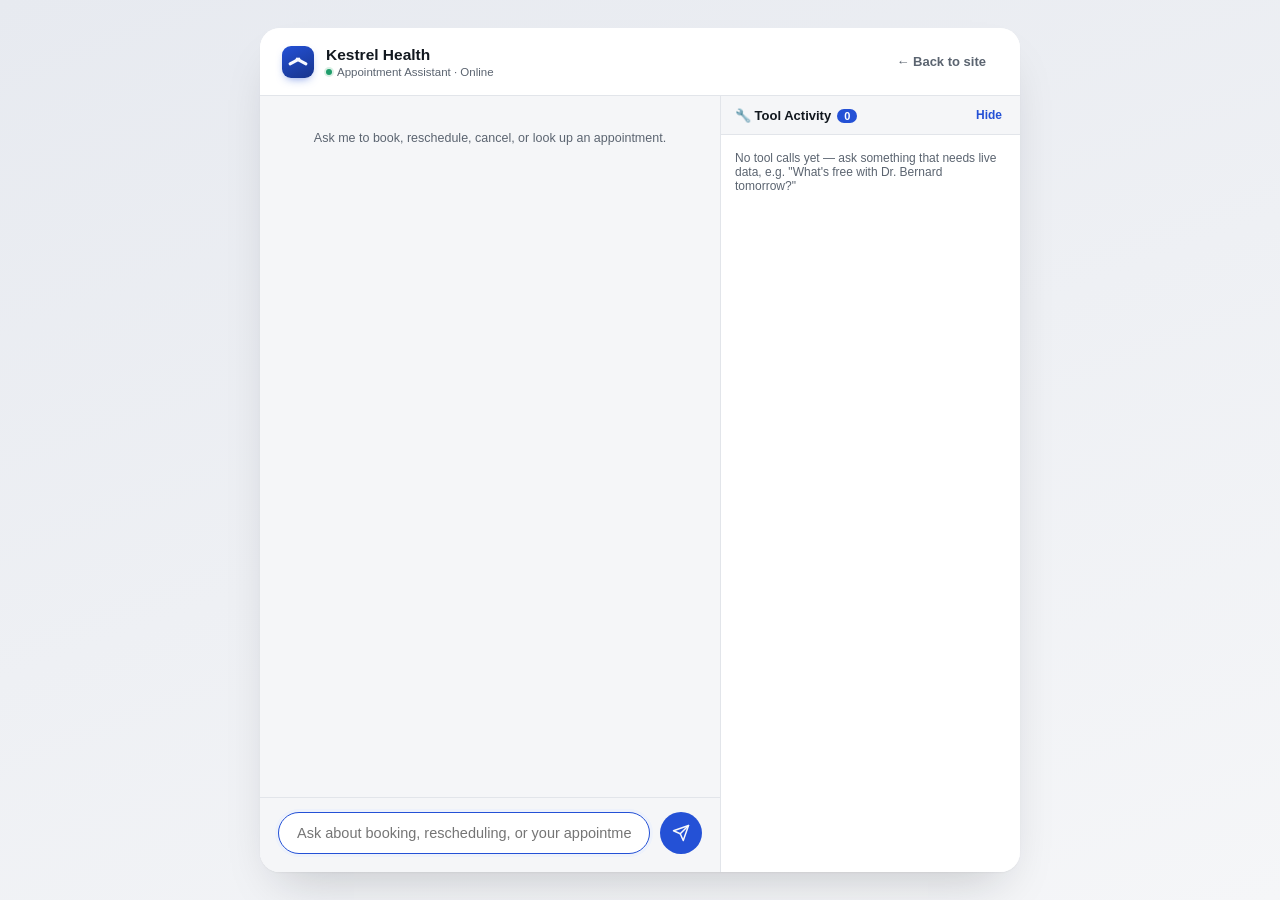
==== demo/BookingWithAI/WebFolder/webchat.html @ 7d662d2e "Add source PDF and demo; configure extraction for TN 26-08 - technote.json: cover (4 lines), skip co" ====
<!DOCTYPE html>
<html lang="en">
<head>
<meta charset="UTF-8">
<meta name="viewport" content="width=device-width, initial-scale=1">
<title>Kestrel Health — Book an appointment</title>
<style>
	:root {
		--ink: #12181f;
		--cobalt: #2451d6;
		--cobalt-deep: #17348c;
		--cobalt-tint: #eef2fb;
		--mist: #f5f6f8;
		--canvas: #e7eaf0;
		--line: #e2e5ea;
		--slate: #5b6470;
		--mint: #1f9d6b;
		--mint-tint: #dbf0e5;
		--rust: #d93b3b;
		--rust-tint: #fadede;
		--card-bg: #ffffff;
	}
	* { box-sizing: border-box; }
	html, body {
		margin: 0;
		height: 100%;
		font-family: -apple-system, "Segoe UI", "Helvetica Neue", Helvetica, Arial, sans-serif;
		color: var(--ink);
	}
	body {
		display: flex;
		justify-content: center;
		align-items: center;
		background: linear-gradient(160deg, var(--canvas) 0%, var(--mist) 100%);
		padding: 28px 16px;
	}

	.appShell {
		width: 100%;
		max-width: 760px;
		height: min(860px, 100%);
		display: flex;
		flex-direction: column;
		background: var(--card-bg);
		border-radius: 20px;
		box-shadow: 0 1px 2px rgba(18, 24, 31, 0.04), 0 24px 48px -20px rgba(18, 24, 31, 0.22);
		overflow: hidden;
	}

	header {
		flex: none;
		display: flex;
		align-items: center;
		justify-content: space-between;
		height: 68px;
		padding: 0 22px;
		background: #ffffff;
		border-bottom: 1px solid var(--line);
	}
	.brand { display: flex; align-items: center; gap: 12px; font-weight: 700; font-size: 15.5px; }
	.mark {
		width: 32px; height: 32px; border-radius: 9px; flex: none;
		background: linear-gradient(155deg, var(--cobalt) 0%, var(--cobalt-deep) 100%);
		position: relative;
		box-shadow: 0 4px 10px -4px rgba(36, 81, 214, 0.65);
	}
	.mark::before, .mark::after { content: ""; position: absolute; background: #f7f9ff; width: 13px; height: 3px; border-radius: 2px; top: 14px; }
	.mark::before { left: 6px; transform: rotate(-28deg); }
	.mark::after { left: 13px; transform: rotate(28deg); }
	.brand .brandText { display: flex; flex-direction: column; gap: 2px; }
	.brand .status { display: flex; align-items: center; gap: 5px; font-weight: 500; font-size: 11.5px; color: var(--slate); }
	.dot { width: 6px; height: 6px; border-radius: 50%; background: var(--mint); flex: none; box-shadow: 0 0 0 2px var(--mint-tint); }
	.backLink {
		font-size: 13px;
		font-weight: 600;
		color: var(--slate);
		text-decoration: none;
		padding: 7px 12px;
		border-radius: 8px;
	}
	.backLink:hover { color: var(--ink); background: var(--mist); }

	main { flex: 1; overflow: hidden; display: flex; justify-content: center; background: var(--mist); }
	.chatCol { flex: 1; min-width: 0; display: flex; flex-direction: column; min-height: 0; }

	/* ---- Tool Activity panel (demo aid: shows each tool call the model made) ---- */
	.tool-panel {
		width: 300px;
		flex: none;
		display: flex;
		flex-direction: column;
		background: var(--card-bg);
		border-left: 1px solid var(--line);
		overflow: hidden;
		transition: width 0.18s ease;
	}
	.tool-panel.collapsed {
		width: 52px;
	}
	.tool-panel.collapsed .tool-panel-body {
		display: none;
	}
	.tool-panel.collapsed .tool-panel-header {
		justify-content: center;
		padding: 10px 4px;
	}
	.tool-panel.collapsed .tool-panel-label {
		display: none;
	}
	.tool-panel-header {
		flex: none;
		display: flex;
		align-items: center;
		justify-content: space-between;
		padding: 10px 14px;
		font-size: 13px;
		font-weight: 700;
		background: var(--mist);
		border-bottom: 1px solid var(--line);
	}
	.tool-count {
		display: inline-block;
		background: var(--cobalt);
		color: #fff;
		font-size: 11px;
		font-weight: 700;
		border-radius: 999px;
		padding: 1px 7px;
		margin-left: 6px;
	}
	.tool-toggle-btn {
		font-family: inherit;
		font-size: 12px;
		font-weight: 600;
		color: var(--cobalt);
		background: none;
		border: none;
		cursor: pointer;
		padding: 2px 4px;
	}
	.tool-panel-body {
		flex: 1;
		overflow-y: auto;
		padding: 10px;
		display: flex;
		flex-direction: column;
		gap: 8px;
	}
	.tool-empty { font-size: 12px; color: var(--slate); padding: 6px 4px; }
	.tool-entry {
		border: 1px solid var(--line);
		border-radius: 8px;
		padding: 8px 10px;
		background: var(--card-bg);
		transition: background 0.6s ease;
	}
	.tool-entry.new { background: #fff4d6; }
	.tool-entry-head { display: flex; align-items: center; justify-content: space-between; margin-bottom: 6px; }
	.tool-name { font-size: 12.5px; font-weight: 700; color: var(--cobalt-deep); }
	.tool-time { font-size: 10.5px; color: var(--slate); }
	.tool-entry-label {
		font-size: 10.5px; font-weight: 700; text-transform: uppercase;
		letter-spacing: 0.03em; color: var(--slate); margin: 6px 0 2px;
	}
	.tool-json {
		margin: 0;
		font-family: "SF Mono", Consolas, "Courier New", monospace;
		font-size: 11px;
		line-height: 1.4;
		background: var(--mist);
		border-radius: 6px;
		padding: 6px 8px;
		white-space: pre-wrap;
		word-break: break-word;
	}
	@media (max-width: 900px) { .tool-panel { display: none; } }

	.messages {
		flex: 1;
		overflow-y: auto;
		padding: 22px 20px 14px;
		display: flex;
		flex-direction: column;
		gap: 14px;
	}
	.messages::-webkit-scrollbar { width: 8px; }
	.messages::-webkit-scrollbar-thumb { background: #d5d9e0; border-radius: 999px; }

	.row {
		display: flex;
		align-items: flex-end;
		gap: 8px;
		max-width: 82%;
		animation: rise 0.22s ease-out;
	}
	.row.user { align-self: flex-end; flex-direction: row-reverse; }
	.row.ai { align-self: flex-start; }
	@keyframes rise { from { opacity: 0; transform: translateY(6px); } to { opacity: 1; transform: translateY(0); } }

	.avatar {
		width: 26px; height: 26px; border-radius: 50%; flex: none;
		display: flex; align-items: center; justify-content: center;
		font-size: 11px; font-weight: 700;
	}
	.avatar.ai { background: linear-gradient(155deg, var(--cobalt) 0%, var(--cobalt-deep) 100%); color: #f7f9ff; }
	.avatar.user { background: var(--cobalt-tint); color: var(--cobalt-deep); }

	.bubbleCol { display: flex; flex-direction: column; gap: 4px; min-width: 0; }
	.row.user .bubbleCol { align-items: flex-end; }

	.bubble {
		padding: 11px 15px;
		border-radius: 16px;
		line-height: 1.5;
		font-size: 14.5px;
		white-space: pre-wrap;
		word-wrap: break-word;
	}
	.row.user .bubble {
		background: var(--cobalt);
		color: #f8f9fb;
		border-bottom-right-radius: 5px;
	}
	.row.ai .bubble {
		background: #ffffff;
		border: 1px solid var(--line);
		border-bottom-left-radius: 5px;
	}
	.timestamp { font-size: 11px; color: var(--slate); padding: 0 3px; opacity: 0.75; }

	.bubble.notice { align-self: center; background: transparent; color: var(--slate); font-size: 12.5px; text-align: center; }
	.bubble.error { background: var(--rust-tint); border: 1px solid var(--rust); color: var(--rust); }

	.code-pill {
		display: inline-block;
		background: var(--mint-tint);
		color: var(--mint);
		font-weight: 700;
		padding: 1px 8px;
		border-radius: 999px;
		font-size: 13px;
	}
	.slot-suggestions { display: flex; flex-wrap: wrap; gap: 8px; margin-top: 10px; }
	.slot-btn {
		font-family: inherit;
		font-size: 13px;
		font-weight: 600;
		color: var(--cobalt);
		background: var(--cobalt-tint);
		border: 1px solid #b7c9f2;
		border-radius: 999px;
		padding: 7px 14px;
		cursor: pointer;
		transition: background 0.15s ease, color 0.15s ease, transform 0.1s ease;
	}
	.slot-btn:hover:not(:disabled) { background: var(--cobalt); color: #f8f9fb; transform: translateY(-1px); }
	.slot-btn:disabled { cursor: default; opacity: 0.5; }
	.slot-btn.selected { background: var(--cobalt); color: #f8f9fb; opacity: 1; }

	.typingLabel { font-size: 13.5px; color: var(--slate); vertical-align: middle; }
	.typing { display: inline-flex; align-items: center; height: 14px; vertical-align: middle; }
	.typing span {
		display: inline-block; width: 6px; height: 6px; margin: 0 2px;
		background: var(--slate); border-radius: 50%;
		animation: blink 1.2s infinite ease-in-out;
	}
	.typing span:nth-child(2) { animation-delay: 0.2s; }
	.typing span:nth-child(3) { animation-delay: 0.4s; }
	@keyframes blink { 0%, 80%, 100% { opacity: 0.2; } 40% { opacity: 1; } }

	.composer {
		flex: none;
		display: flex;
		align-items: center;
		gap: 10px;
		padding: 14px 18px 18px;
		background: var(--mist);
		border-top: 1px solid var(--line);
	}
	.composer input {
		flex: 1;
		border: 1px solid var(--line);
		background: #ffffff;
		border-radius: 999px;
		padding: 12px 18px;
		font-size: 14.5px;
		font-family: inherit;
		color: var(--ink);
		transition: border-color 0.15s ease, box-shadow 0.15s ease;
	}
	.composer input:focus { outline: none; border-color: var(--cobalt); box-shadow: 0 0 0 3px var(--cobalt-tint); }
	.composer button {
		flex: none;
		width: 42px; height: 42px;
		display: flex; align-items: center; justify-content: center;
		color: #f8f9fb;
		background: var(--cobalt);
		border: none;
		border-radius: 50%;
		cursor: pointer;
		transition: background 0.15s ease, transform 0.1s ease;
	}
	.composer button svg { width: 18px; height: 18px; }
	.composer button:hover:not(:disabled) { background: var(--cobalt-deep); }
	.composer button:active:not(:disabled) { transform: scale(0.94); }
	.composer button:disabled { opacity: 0.5; cursor: default; }

	@media (max-width: 640px) {
		body { padding: 0; }
		.appShell { max-width: none; height: 100%; border-radius: 0; box-shadow: none; }
		.row { max-width: 90%; }
	}

	@media (prefers-color-scheme: dark) {
		:root { --card-bg: #161c25; }
		body { background: linear-gradient(160deg, #0b0e13 0%, #0f1319 100%); }
		header { background: #161c25; border-color: #232a35; }
		main { background: #0f1319; }
		.row.ai .bubble { background: #1d2430; border-color: #2a3240; color: #e9ecf2; }
		.avatar.user { background: #232c3d; color: #b9c6e6; }
		.composer { background: #0f1319; border-color: #232a35; }
		.composer input { background: #1d2430; border-color: #2a3240; color: #e9ecf2; }
		.composer input:focus { box-shadow: 0 0 0 3px rgba(36, 81, 214, 0.28); }
		.backLink:hover { background: #1d2430; }
		.backLink, .brand .status, .bubble.notice, .timestamp { color: #8b95a6; }
		.messages::-webkit-scrollbar-thumb { background: #2a3240; }
		.tool-panel { border-color: #232a35; }
		.tool-panel-header { background: #0f1319; border-color: #232a35; }
		.tool-entry { background: #1d2430; border-color: #2a3240; }
		.tool-json { background: #0f1319; color: #c7cedb; }
		.tool-name { color: #b9c6e6; }
		.tool-entry-label, .tool-time, .tool-empty { color: #8b95a6; }
	}
</style>
</head>
<body>

<div class="appShell">
	<header>
		<div class="brand">
			<span class="mark"></span>
			<span class="brandText">
				Kestrel Health
				<span class="status"><span class="dot"></span>Appointment Assistant · Online</span>
			</span>
		</div>
		<a class="backLink" href="index.html">← Back to site</a>
	</header>

	<main>
		<div class="chatCol">
			<div class="messages" id="messages"></div>
			<form class="composer" id="composer">
				<input id="messageInput" type="text" placeholder="Ask about booking, rescheduling, or your appointments..." autocomplete="off" />
				<button type="submit" id="sendBtn" aria-label="Send">
					<svg viewBox="0 0 24 24" fill="none" stroke="currentColor" stroke-width="2" stroke-linecap="round" stroke-linejoin="round"><line x1="22" y1="2" x2="11" y2="13"></line><polygon points="22 2 15 22 11 13 2 9 22 2"></polygon></svg>
				</button>
			</form>
		</div>
		<div class="tool-panel" id="toolPanel">
			<div class="tool-panel-header">
				<span class="tool-panel-label">🔧 Tool Activity<span class="tool-count" id="toolCount">0</span></span>
				<button type="button" class="tool-toggle-btn" id="toolPanelToggle">Hide</button>
			</div>
			<div class="tool-panel-body" id="toolPanelBody">
				<div class="tool-empty" id="toolEmpty">No tool calls yet — ask something that needs live data, e.g. "What's free with Dr. Bernard tomorrow?"</div>
			</div>
		</div>
	</main>
</div>

<script>
	var messagesEl = document.getElementById("messages");
	var form = document.getElementById("composer");
	var input = document.getElementById("messageInput");
	var sendBtn = document.getElementById("sendBtn");
	var conversationID = localStorage.getItem("kestrel_conversationID") || "";
	var busy = false;

	function escapeHtml(text) {
		var div = document.createElement("div");
		div.textContent = text;
		return div.innerHTML;
	}
	function escapeAttr(text) {
		return String(text).replace(/&/g, "&amp;").replace(/"/g, "&quot;");
	}
	function scrollToBottom() {
		messagesEl.scrollTop = messagesEl.scrollHeight;
	}
	function nowLabel() {
		return new Date().toLocaleTimeString(undefined, {hour: "numeric", minute: "2-digit"});
	}
	function addBubble(className, text) {
		// Plain centered notices/errors don't get the avatar+row treatment.
		if (className === "notice") {
			var notice = document.createElement("div");
			notice.className = "bubble notice";
			notice.textContent = text;
			messagesEl.appendChild(notice);
			scrollToBottom();
			return notice;
		}

		var row = document.createElement("div");
		row.className = "row " + (className === "user" ? "user" : "ai");

		var avatar = document.createElement("div");
		avatar.className = "avatar " + (className === "user" ? "user" : "ai");
		avatar.textContent = className === "user" ? "You" : "KH";

		var col = document.createElement("div");
		col.className = "bubbleCol";

		var bubble = document.createElement("div");
		bubble.className = "bubble " + className;
		bubble.textContent = text;

		var stamp = document.createElement("div");
		stamp.className = "timestamp";
		stamp.textContent = nowLabel();

		col.appendChild(bubble);
		col.appendChild(stamp);
		row.appendChild(avatar);
		row.appendChild(col);
		messagesEl.appendChild(row);
		scrollToBottom();
		return bubble;
	}
	function formatDateLabel(dateStr) {
		try {
			var d = new Date(dateStr + "T00:00:00");
			return d.toLocaleDateString(undefined, {weekday: "short", month: "short", day: "numeric"});
		} catch (e) {
			return dateStr;
		}
	}
	function renderSlotButtonsHTML(data) {
		if (!data || !data.options || !data.options.length) return "";
		var staffName = data.staffName || "";
		var html = '<div class="slot-suggestions" data-staff="' + escapeAttr(staffName) + '">';
		data.options.forEach(function (opt) {
			var label = formatDateLabel(opt.date) + " · " + opt.time;
			html += '<button type="button" class="slot-btn" data-date="' + escapeAttr(opt.date) + '" data-time="' + escapeAttr(opt.time) + '">' + escapeHtml(label) + "</button>";
		});
		html += "</div>";
		return html;
	}
	function prettyJSON(rawText) {
		try {
			return JSON.stringify(JSON.parse(rawText), null, 2);
		} catch (e) {
			return String(rawText);
		}
	}

	// Renders the server-side tool-call trace (APT_WebChat_RunTurn's $trace,
	// forwarded by APT_WebChat_Handle) once a reply lands. This endpoint is
	// synchronous, so all of this turn's tool calls appear at once rather
	// than incrementally.
	function renderTrace(trace) {
		if (!trace || !trace.length) return;

		var empty = document.getElementById("toolEmpty");
		if (empty) empty.parentNode.removeChild(empty);

		var panelBody = document.getElementById("toolPanelBody");
		var countEl = document.getElementById("toolCount");

		trace.forEach(function (call) {
			var entry = document.createElement("div");
			entry.className = "tool-entry new";
			entry.innerHTML =
				'<div class="tool-entry-head">' +
					'<span class="tool-name">🔧 ' + escapeHtml(call.name) + '</span>' +
					'<span class="tool-time">' + nowLabel() + '</span>' +
				'</div>' +
				'<div class="tool-entry-label">Arguments</div>' +
				'<pre class="tool-json">' + escapeHtml(prettyJSON(call.arguments)) + '</pre>' +
				'<div class="tool-entry-label">Result</div>' +
				'<pre class="tool-json">' + escapeHtml(prettyJSON(call.result)) + '</pre>';
			panelBody.appendChild(entry);
			countEl.textContent = String(parseInt(countEl.textContent, 10) + 1);
			setTimeout(function () { entry.className = "tool-entry"; }, 900);
		});

		panelBody.scrollTop = panelBody.scrollHeight;
	}

	(function () {
		var toggleBtn = document.getElementById("toolPanelToggle");
		var panel = document.getElementById("toolPanel");
		toggleBtn.addEventListener("click", function () {
			var collapsed = panel.classList.toggle("collapsed");
			toggleBtn.textContent = collapsed ? "Show" : "Hide";
		});
	})();

	function formatReply(text) {
		var slotsHTML = "";
		var cleanText = text;
		var slotsMatch = /<slots>([\s\S]*?)<\/slots>/.exec(text);
		if (slotsMatch) {
			cleanText = text.slice(0, slotsMatch.index) + text.slice(slotsMatch.index + slotsMatch[0].length);
			try {
				slotsHTML = renderSlotButtonsHTML(JSON.parse(slotsMatch[1]));
			} catch (e) {
				slotsHTML = "";
			}
		}
		var escaped = escapeHtml(cleanText.trim());
		escaped = escaped.replace(/\bAPT-[A-Z0-9]{6}\b/g, function (code) {
			return '<span class="code-pill">' + code + "</span>";
		});
		return escaped + slotsHTML;
	}

	function setBusy(state) {
		busy = state;
		input.disabled = state;
		sendBtn.disabled = state;
	}

	// Cosmetic only: the backend call below is a single blocking request that may
	// internally run several tool-calling rounds with nothing to report until it's
	// fully done, so there's no real progress to show - this just rotates reassuring
	// text on a timer so a multi-second wait doesn't feel dead.
	var TYPING_MESSAGES = ["Thinking…", "Checking the schedule…", "Looking into that for you…", "Almost there…"];

	function sendMessage(text) {
		if (!text || busy) return;
		setBusy(true);
		addBubble("user", text);

		var typingRow = document.createElement("div");
		typingRow.className = "row ai";
		typingRow.innerHTML = '<div class="avatar ai">KH</div><div class="bubbleCol"><div class="bubble ai"><span class="typingLabel">' + TYPING_MESSAGES[0] + '</span> <span class="typing"><span></span><span></span><span></span></span></div></div>';
		messagesEl.appendChild(typingRow);
		scrollToBottom();

		var typingLabelEl = typingRow.querySelector(".typingLabel");
		var typingStep = 0;
		var typingInterval = setInterval(function () {
			typingStep++;
			if (typingStep < TYPING_MESSAGES.length) {
				typingLabelEl.textContent = TYPING_MESSAGES[typingStep];
				scrollToBottom();
			}
		}, 1600);

		// ORDA REST class-function call: body is a JSON array of positional args (one
		// entry here, matching the single $body parameter of DataStore.chat()); 4D wraps
		// whatever the function returns as {"result": ...}.
		fetch("/rest/$catalog/chat", {
			method: "POST",
			headers: {"Content-Type": "application/json"},
			body: JSON.stringify([{conversationID: conversationID, message: text}])
		})
			.then(function (res) {
				return res.text().then(function (raw) {
					var parsed;
					try {
						parsed = JSON.parse(raw);
					} catch (e) {
						throw new Error("Server returned a non-JSON response (HTTP " + res.status + "): " + raw.slice(0, 200));
					}
					return parsed;
				});
			})
			.then(function (parsed) {
				typingRow.remove();
				var data = parsed && parsed.result;
				if (!data || !data.success) {
					var errMsg = (data && data.error) || (parsed && parsed.error && parsed.error.message) || "Something went wrong. Please try again.";
					addBubble("error", errMsg);
					return;
				}
				conversationID = data.conversationID;
				localStorage.setItem("kestrel_conversationID", conversationID);

				renderTrace(data.trace);

				var bubble = addBubble("ai", "");
				bubble.innerHTML = formatReply(data.reply);
				scrollToBottom();
			})
			.catch(function (err) {
				typingRow.remove();
				addBubble("error", "Couldn't reach the assistant: " + err.message);
			})
			.finally(function () {
				clearInterval(typingInterval);
				setBusy(false);
				input.focus();
			});
	}

	form.addEventListener("submit", function (event) {
		event.preventDefault();
		var text = input.value.trim();
		if (!text) return;
		input.value = "";
		sendMessage(text);
	});

	// Clicking a suggested slot sends it as a plain message, same as typing it.
	messagesEl.addEventListener("click", function (event) {
		var btn = event.target;
		while (btn && btn !== messagesEl && (!btn.className || btn.className.indexOf("slot-btn") === -1)) {
			btn = btn.parentNode;
		}
		if (!btn || btn === messagesEl || btn.disabled) return;

		var group = btn.parentNode;
		var staffName = (group && group.getAttribute) ? (group.getAttribute("data-staff") || "") : "";
		var label = formatDateLabel(btn.getAttribute("data-date"));
		var time = btn.getAttribute("data-time");

		var buttons = group.getElementsByTagName("button");
		for (var i = 0; i < buttons.length; i++) buttons[i].disabled = true;
		btn.className += " selected";

		var message = "Book me for " + label + " at " + time + (staffName ? " with " + staffName : "") + ".";
		sendMessage(message);
	});

	addBubble("notice", conversationID ? "Welcome back — pick up where you left off." : "Ask me to book, reschedule, cancel, or look up an appointment.");
	input.focus();
</script>
</body>
</html>
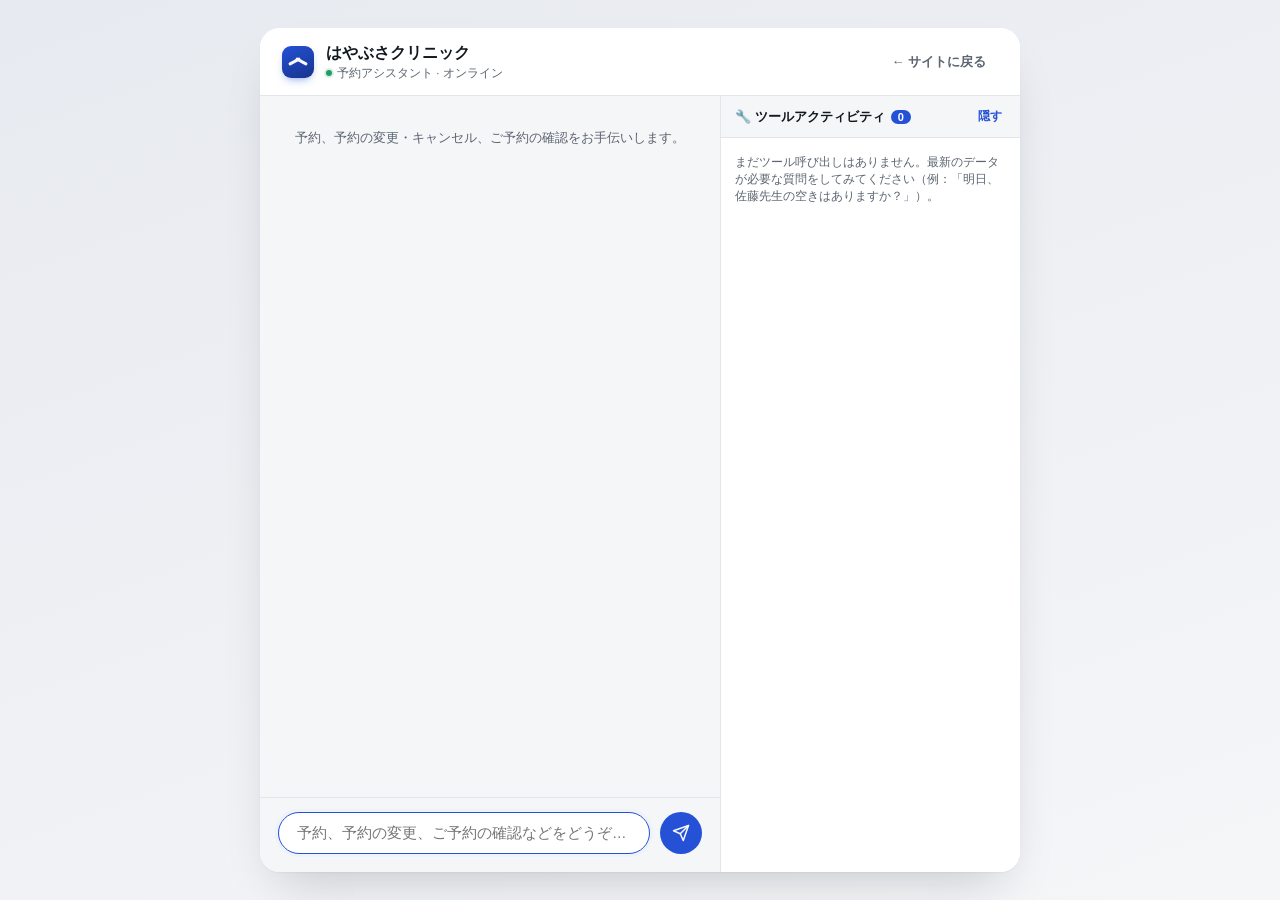
==== commit 7379ea85: "Demo: Japanese web pages and reply-language rule - index.html and webchat.html translated (lang=ja, " ====
--- a/demo/BookingWithAI/WebFolder/webchat.html
+++ b/demo/BookingWithAI/WebFolder/webchat.html
@@ -1,9 +1,9 @@
 <!DOCTYPE html>
-<html lang="en">
+<html lang="ja">
 <head>
 <meta charset="UTF-8">
 <meta name="viewport" content="width=device-width, initial-scale=1">
-<title>Kestrel Health — Book an appointment</title>
+<title>はやぶさクリニック — ご予約</title>
 <style>
 	:root {
 		--ink: #12181f;
@@ -24,7 +24,7 @@
 	html, body {
 		margin: 0;
 		height: 100%;
-		font-family: -apple-system, "Segoe UI", "Helvetica Neue", Helvetica, Arial, sans-serif;
+		font-family: -apple-system, "Segoe UI", "Helvetica Neue", Helvetica, Arial, "Hiragino Sans", "Hiragino Kaku Gothic ProN", "Yu Gothic UI", Meiryo, sans-serif;
 		color: var(--ink);
 	}
 	body {
@@ -340,30 +340,30 @@
 		<div class="brand">
 			<span class="mark"></span>
 			<span class="brandText">
-				Kestrel Health
-				<span class="status"><span class="dot"></span>Appointment Assistant · Online</span>
+				はやぶさクリニック
+				<span class="status"><span class="dot"></span>予約アシスタント · オンライン</span>
 			</span>
 		</div>
-		<a class="backLink" href="index.html">← Back to site</a>
+		<a class="backLink" href="index.html">← サイトに戻る</a>
 	</header>
 
 	<main>
 		<div class="chatCol">
 			<div class="messages" id="messages"></div>
 			<form class="composer" id="composer">
-				<input id="messageInput" type="text" placeholder="Ask about booking, rescheduling, or your appointments..." autocomplete="off" />
-				<button type="submit" id="sendBtn" aria-label="Send">
+				<input id="messageInput" type="text" placeholder="予約、予約の変更、ご予約の確認などをどうぞ…" autocomplete="off" />
+				<button type="submit" id="sendBtn" aria-label="送信">
 					<svg viewBox="0 0 24 24" fill="none" stroke="currentColor" stroke-width="2" stroke-linecap="round" stroke-linejoin="round"><line x1="22" y1="2" x2="11" y2="13"></line><polygon points="22 2 15 22 11 13 2 9 22 2"></polygon></svg>
 				</button>
 			</form>
 		</div>
 		<div class="tool-panel" id="toolPanel">
 			<div class="tool-panel-header">
-				<span class="tool-panel-label">🔧 Tool Activity<span class="tool-count" id="toolCount">0</span></span>
-				<button type="button" class="tool-toggle-btn" id="toolPanelToggle">Hide</button>
+				<span class="tool-panel-label">🔧 ツールアクティビティ<span class="tool-count" id="toolCount">0</span></span>
+				<button type="button" class="tool-toggle-btn" id="toolPanelToggle">隠す</button>
 			</div>
 			<div class="tool-panel-body" id="toolPanelBody">
-				<div class="tool-empty" id="toolEmpty">No tool calls yet — ask something that needs live data, e.g. "What's free with Dr. Bernard tomorrow?"</div>
+				<div class="tool-empty" id="toolEmpty">まだツール呼び出しはありません。最新のデータが必要な質問をしてみてください（例：「明日、佐藤先生の空きはありますか？」）。</div>
 			</div>
 		</div>
 	</main>
@@ -389,7 +389,7 @@
 		messagesEl.scrollTop = messagesEl.scrollHeight;
 	}
 	function nowLabel() {
-		return new Date().toLocaleTimeString(undefined, {hour: "numeric", minute: "2-digit"});
+		return new Date().toLocaleTimeString("ja-JP", {hour: "numeric", minute: "2-digit"});
 	}
 	function addBubble(className, text) {
 		// Plain centered notices/errors don't get the avatar+row treatment.
@@ -407,7 +407,7 @@
 
 		var avatar = document.createElement("div");
 		avatar.className = "avatar " + (className === "user" ? "user" : "ai");
-		avatar.textContent = className === "user" ? "You" : "KH";
+		avatar.textContent = className === "user" ? "私" : "は";
 
 		var col = document.createElement("div");
 		col.className = "bubbleCol";
@@ -431,7 +431,7 @@
 	function formatDateLabel(dateStr) {
 		try {
 			var d = new Date(dateStr + "T00:00:00");
-			return d.toLocaleDateString(undefined, {weekday: "short", month: "short", day: "numeric"});
+			return d.toLocaleDateString("ja-JP", {weekday: "short", month: "short", day: "numeric"});
 		} catch (e) {
 			return dateStr;
 		}
@@ -476,9 +476,9 @@
 					'<span class="tool-name">🔧 ' + escapeHtml(call.name) + '</span>' +
 					'<span class="tool-time">' + nowLabel() + '</span>' +
 				'</div>' +
-				'<div class="tool-entry-label">Arguments</div>' +
+				'<div class="tool-entry-label">引数</div>' +
 				'<pre class="tool-json">' + escapeHtml(prettyJSON(call.arguments)) + '</pre>' +
-				'<div class="tool-entry-label">Result</div>' +
+				'<div class="tool-entry-label">結果</div>' +
 				'<pre class="tool-json">' + escapeHtml(prettyJSON(call.result)) + '</pre>';
 			panelBody.appendChild(entry);
 			countEl.textContent = String(parseInt(countEl.textContent, 10) + 1);
@@ -493,7 +493,7 @@
 		var panel = document.getElementById("toolPanel");
 		toggleBtn.addEventListener("click", function () {
 			var collapsed = panel.classList.toggle("collapsed");
-			toggleBtn.textContent = collapsed ? "Show" : "Hide";
+			toggleBtn.textContent = collapsed ? "表示" : "隠す";
 		});
 	})();
 
@@ -526,7 +526,7 @@
 	// internally run several tool-calling rounds with nothing to report until it's
 	// fully done, so there's no real progress to show - this just rotates reassuring
 	// text on a timer so a multi-second wait doesn't feel dead.
-	var TYPING_MESSAGES = ["Thinking…", "Checking the schedule…", "Looking into that for you…", "Almost there…"];
+	var TYPING_MESSAGES = ["考えています…", "スケジュールを確認しています…", "お調べしています…", "もう少々お待ちください…"];
 
 	function sendMessage(text) {
 		if (!text || busy) return;
@@ -535,7 +535,7 @@
 
 		var typingRow = document.createElement("div");
 		typingRow.className = "row ai";
-		typingRow.innerHTML = '<div class="avatar ai">KH</div><div class="bubbleCol"><div class="bubble ai"><span class="typingLabel">' + TYPING_MESSAGES[0] + '</span> <span class="typing"><span></span><span></span><span></span></span></div></div>';
+		typingRow.innerHTML = '<div class="avatar ai">は</div><div class="bubbleCol"><div class="bubble ai"><span class="typingLabel">' + TYPING_MESSAGES[0] + '</span> <span class="typing"><span></span><span></span><span></span></span></div></div>';
 		messagesEl.appendChild(typingRow);
 		scrollToBottom();
 
@@ -563,7 +563,7 @@
 					try {
 						parsed = JSON.parse(raw);
 					} catch (e) {
-						throw new Error("Server returned a non-JSON response (HTTP " + res.status + "): " + raw.slice(0, 200));
+						throw new Error("サーバーからJSON以外の応答が返されました（HTTP " + res.status + "）：" + raw.slice(0, 200));
 					}
 					return parsed;
 				});
@@ -572,7 +572,7 @@
 				typingRow.remove();
 				var data = parsed && parsed.result;
 				if (!data || !data.success) {
-					var errMsg = (data && data.error) || (parsed && parsed.error && parsed.error.message) || "Something went wrong. Please try again.";
+					var errMsg = (data && data.error) || (parsed && parsed.error && parsed.error.message) || "問題が発生しました。もう一度お試しください。";
 					addBubble("error", errMsg);
 					return;
 				}
@@ -587,7 +587,7 @@
 			})
 			.catch(function (err) {
 				typingRow.remove();
-				addBubble("error", "Couldn't reach the assistant: " + err.message);
+				addBubble("error", "アシスタントに接続できませんでした：" + err.message);
 			})
 			.finally(function () {
 				clearInterval(typingInterval);
@@ -621,11 +621,11 @@
 		for (var i = 0; i < buttons.length; i++) buttons[i].disabled = true;
 		btn.className += " selected";
 
-		var message = "Book me for " + label + " at " + time + (staffName ? " with " + staffName : "") + ".";
+		var message = label + " " + time + "で予約をお願いします" + (staffName ? "（担当：" + staffName + "）" : "") + "。";
 		sendMessage(message);
 	});
 
-	addBubble("notice", conversationID ? "Welcome back — pick up where you left off." : "Ask me to book, reschedule, cancel, or look up an appointment.");
+	addBubble("notice", conversationID ? "おかえりなさい。前回の続きからどうぞ。" : "予約、予約の変更・キャンセル、ご予約の確認をお手伝いします。");
 	input.focus();
 </script>
 </body>
